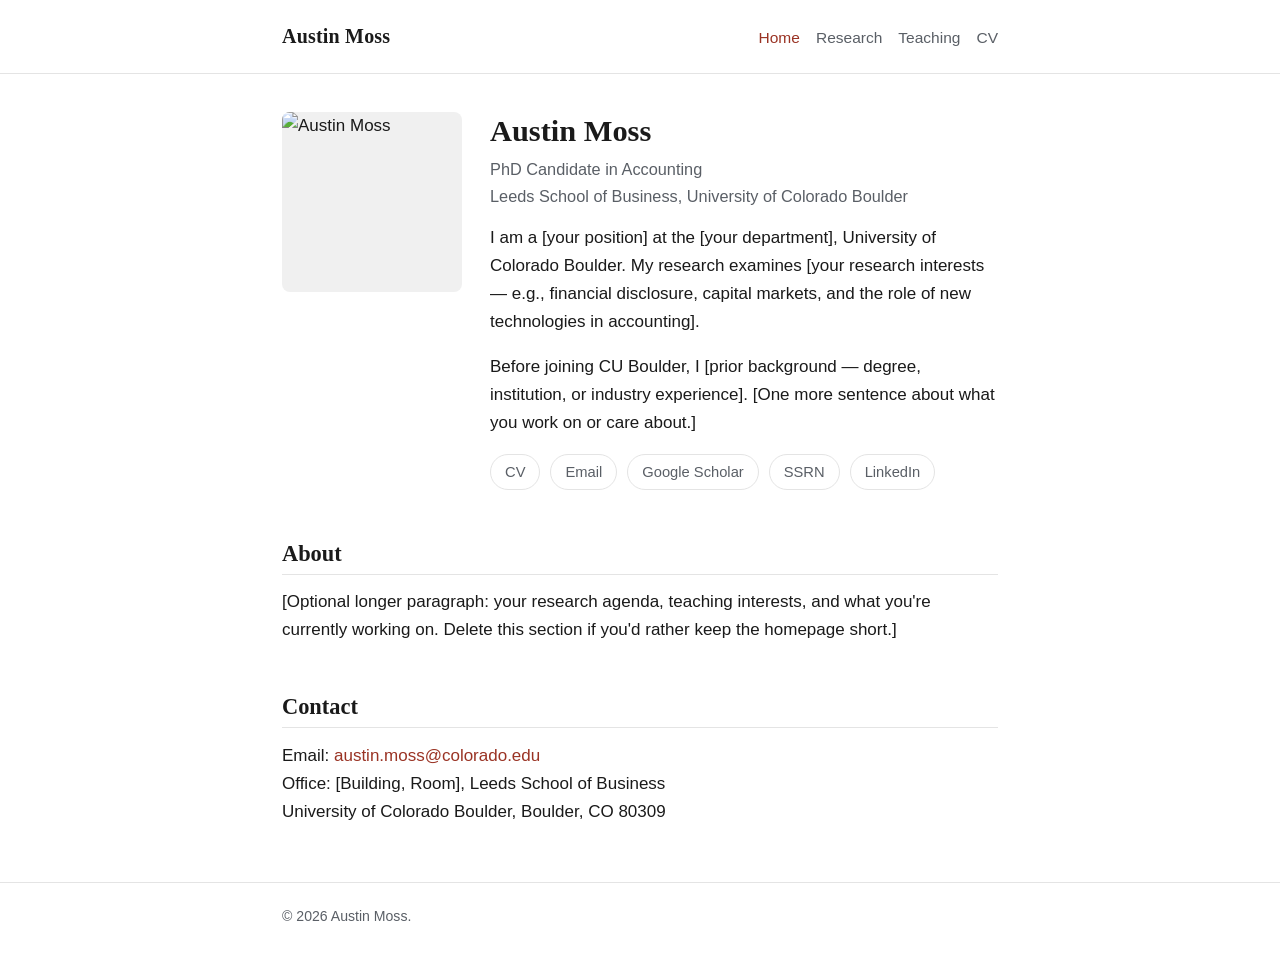
==== index.html @ 8a7240c1 "Initial academic website scaffold" ====
<!DOCTYPE html>
<html lang="en">
<head>
  <meta charset="utf-8">
  <meta name="viewport" content="width=device-width, initial-scale=1">
  <title>Austin Moss</title>
  <meta name="description" content="Austin Moss — academic personal website.">
  <link rel="stylesheet" href="css/style.css">
</head>
<body>
  <header class="site-header">
    <div class="container">
      <nav class="nav">
        <a class="brand" href="index.html">Austin Moss</a>
        <div class="nav-links">
          <a href="index.html" class="active">Home</a>
          <a href="research.html">Research</a>
          <a href="teaching.html">Teaching</a>
          <a href="cv.html">CV</a>
        </div>
      </nav>
    </div>
  </header>

  <main class="container">
    <!-- ===== Intro: photo + bio ===================================== -->
    <section class="intro">
      <!-- Drop a square photo at assets/headshot.jpg (or change the src). -->
      <img class="photo" src="assets/headshot.jpg" alt="Austin Moss">
      <div class="lede">
        <h1>Austin Moss</h1>
        <p class="title-line">
          PhD Candidate in Accounting<br>
          Leeds School of Business, University of Colorado Boulder
        </p>

        <!-- ===== EDIT YOUR BIO HERE ===== -->
        <p>
          I am a [your position] at the [your department], University of Colorado
          Boulder. My research examines [your research interests — e.g., financial
          disclosure, capital markets, and the role of new technologies in accounting].
        </p>
        <p>
          Before joining CU Boulder, I [prior background — degree, institution, or
          industry experience]. [One more sentence about what you work on or care about.]
        </p>
        <!-- =============================== -->

        <ul class="quicklinks">
          <li><a href="cv.html">CV</a></li>
          <li><a href="mailto:austin.moss@colorado.edu">Email</a></li>
          <li><a href="https://scholar.google.com/" target="_blank" rel="noopener">Google Scholar</a></li>
          <li><a href="https://papers.ssrn.com/" target="_blank" rel="noopener">SSRN</a></li>
          <li><a href="https://www.linkedin.com/" target="_blank" rel="noopener">LinkedIn</a></li>
        </ul>
      </div>
    </section>

    <section>
      <h2>About</h2>
      <p>
        [Optional longer paragraph: your research agenda, teaching interests, and
        what you're currently working on. Delete this section if you'd rather keep
        the homepage short.]
      </p>
    </section>

    <section>
      <h2>Contact</h2>
      <p>
        Email: <a href="mailto:austin.moss@colorado.edu">austin.moss@colorado.edu</a><br>
        Office: [Building, Room], Leeds School of Business<br>
        University of Colorado Boulder, Boulder, CO 80309
      </p>
    </section>
  </main>

  <footer class="site-footer">
    <div class="container">
      &copy; <span id="year">2026</span> Austin Moss.
    </div>
  </footer>
  <script>document.getElementById('year').textContent = new Date().getFullYear();</script>
</body>
</html>
---- css/style.css ----
/* ===========================================================================
   austinmoss.me — site styles
   One file controls the whole look. Safe things to tweak:
   --accent (main color), --maxw (page width), fonts below.
   =========================================================================== */

:root {
  --ink: #1a1a1a;          /* main text color            */
  --muted: #5a5f66;        /* secondary text             */
  --accent: #9a3324;       /* links & highlights (CU-ish red; change freely) */
  --accent-dark: #6f2419;
  --line: #e4e4e4;         /* hairline borders           */
  --bg: #ffffff;
  --maxw: 760px;           /* content width              */
  --font-body: -apple-system, BlinkMacSystemFont, "Segoe UI", Roboto, Helvetica, Arial, sans-serif;
  --font-head: Georgia, "Times New Roman", serif;
}

* { box-sizing: border-box; }

html { -webkit-text-size-adjust: 100%; }

body {
  margin: 0;
  font-family: var(--font-body);
  font-size: 17px;
  line-height: 1.65;
  color: var(--ink);
  background: var(--bg);
}

.container {
  max-width: var(--maxw);
  margin: 0 auto;
  padding: 0 22px;
}

/* ---- Top navigation ---- */
.site-header {
  border-bottom: 1px solid var(--line);
  margin-bottom: 38px;
}
.nav {
  display: flex;
  flex-wrap: wrap;
  align-items: baseline;
  justify-content: space-between;
  padding: 20px 0;
  gap: 8px 18px;
}
.nav .brand {
  font-family: var(--font-head);
  font-size: 1.25rem;
  font-weight: 700;
  color: var(--ink);
  text-decoration: none;
  letter-spacing: 0.2px;
}
.nav-links {
  display: flex;
  flex-wrap: wrap;
  gap: 16px;
}
.nav-links a {
  color: var(--muted);
  text-decoration: none;
  font-size: 0.97rem;
}
.nav-links a:hover,
.nav-links a.active { color: var(--accent); }

/* ---- Headings & text ---- */
h1, h2, h3 { font-family: var(--font-head); line-height: 1.25; color: var(--ink); }
h1 { font-size: 1.9rem; margin: 0 0 6px; }
h2 { font-size: 1.4rem; margin: 2.2em 0 0.6em; padding-bottom: 6px; border-bottom: 1px solid var(--line); }
h3 { font-size: 1.1rem; margin: 1.6em 0 0.3em; }
p { margin: 0 0 1em; }
a { color: var(--accent); text-decoration: none; }
a:hover { color: var(--accent-dark); text-decoration: underline; }

/* ---- Home intro (photo + bio) ---- */
.intro { display: flex; gap: 28px; align-items: flex-start; }
.intro .photo {
  flex: 0 0 180px;
  width: 180px;
  height: 180px;
  border-radius: 8px;
  object-fit: cover;
  background: #f0f0f0;
}
.intro .lede { flex: 1 1 auto; min-width: 0; }
.title-line { color: var(--muted); font-size: 1.02rem; margin: 0 0 14px; }

/* ---- Quick links row ---- */
.quicklinks { display: flex; flex-wrap: wrap; gap: 10px; margin: 16px 0 0; padding: 0; list-style: none; }
.quicklinks a {
  display: inline-block;
  border: 1px solid var(--line);
  border-radius: 999px;
  padding: 5px 14px;
  font-size: 0.92rem;
  color: var(--muted);
}
.quicklinks a:hover { border-color: var(--accent); color: var(--accent); text-decoration: none; }

/* ---- Publication / research list ---- */
.pub { margin: 0 0 1.5em; }
.pub .pub-title { font-weight: 600; }
.pub .pub-meta { color: var(--muted); font-size: 0.95rem; }
.pub .pub-links { font-size: 0.92rem; margin-top: 3px; }
.badge {
  display: inline-block;
  font-size: 0.72rem;
  text-transform: uppercase;
  letter-spacing: 0.4px;
  color: var(--accent);
  border: 1px solid var(--accent);
  border-radius: 4px;
  padding: 1px 6px;
  margin-left: 6px;
  vertical-align: middle;
}

/* ---- Teaching list ---- */
.course { margin: 0 0 1.2em; }
.course .course-code { font-weight: 600; }

/* ---- Footer ---- */
.site-footer {
  border-top: 1px solid var(--line);
  margin-top: 56px;
  padding: 22px 0 40px;
  color: var(--muted);
  font-size: 0.88rem;
}

/* ---- Mobile ---- */
@media (max-width: 560px) {
  body { font-size: 16px; }
  .intro { flex-direction: column; align-items: center; text-align: center; }
  .intro .photo { flex-basis: 160px; width: 160px; height: 160px; }
  .quicklinks { justify-content: center; }
  .nav { justify-content: center; }
}
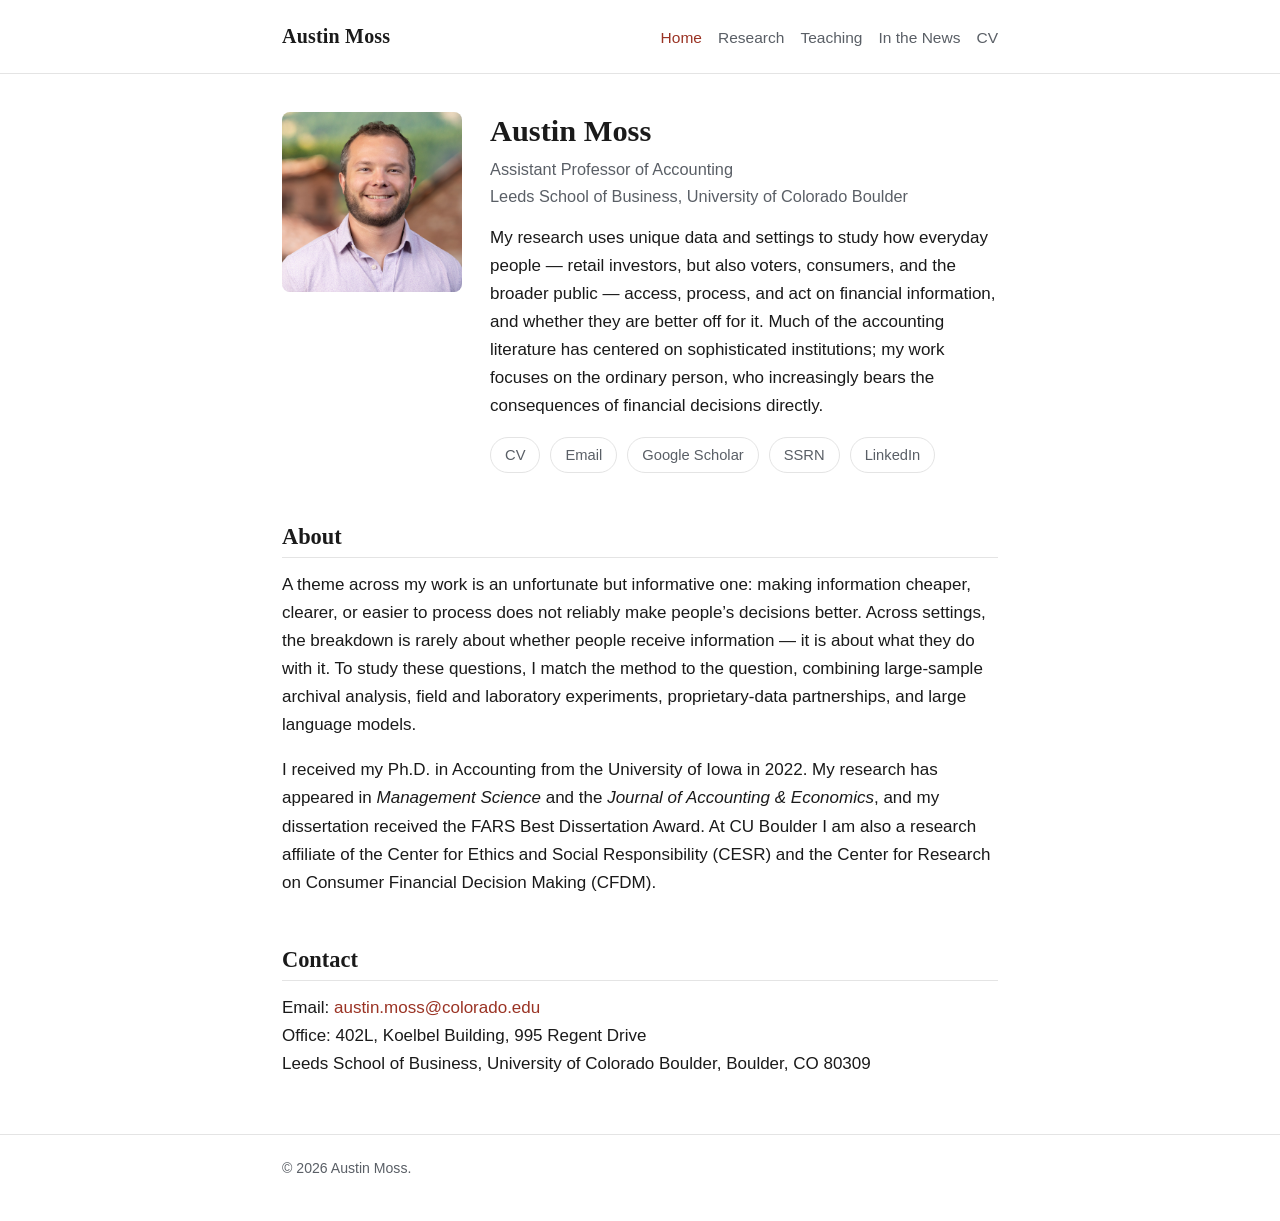
==== commit 6d17a168: "Add real content: bio, research, teaching, news, CV, headshot" ====
--- a/index.html
+++ b/index.html
@@ -4,7 +4,7 @@
   <meta charset="utf-8">
   <meta name="viewport" content="width=device-width, initial-scale=1">
   <title>Austin Moss</title>
-  <meta name="description" content="Austin Moss — academic personal website.">
+  <meta name="description" content="Austin Moss — Assistant Professor of Accounting at the Leeds School of Business, University of Colorado Boulder. Research on how everyday people use financial information.">
   <link rel="stylesheet" href="css/style.css">
 </head>
 <body>
@@ -16,6 +16,7 @@
           <a href="index.html" class="active">Home</a>
           <a href="research.html">Research</a>
           <a href="teaching.html">Teaching</a>
+          <a href="news.html">In the News</a>
           <a href="cv.html">CV</a>
         </div>
       </nav>
@@ -23,34 +24,29 @@
   </header>
 
   <main class="container">
-    <!-- ===== Intro: photo + bio ===================================== -->
     <section class="intro">
-      <!-- Drop a square photo at assets/headshot.jpg (or change the src). -->
       <img class="photo" src="assets/headshot.jpg" alt="Austin Moss">
       <div class="lede">
         <h1>Austin Moss</h1>
         <p class="title-line">
-          PhD Candidate in Accounting<br>
+          Assistant Professor of Accounting<br>
           Leeds School of Business, University of Colorado Boulder
         </p>
 
-        <!-- ===== EDIT YOUR BIO HERE ===== -->
         <p>
-          I am a [your position] at the [your department], University of Colorado
-          Boulder. My research examines [your research interests — e.g., financial
-          disclosure, capital markets, and the role of new technologies in accounting].
+          My research uses unique data and settings to study how everyday people &mdash;
+          retail investors, but also voters, consumers, and the broader public &mdash;
+          access, process, and act on financial information, and whether they are better
+          off for it. Much of the accounting literature has centered on sophisticated
+          institutions; my work focuses on the ordinary person, who increasingly bears the
+          consequences of financial decisions directly.
         </p>
-        <p>
-          Before joining CU Boulder, I [prior background — degree, institution, or
-          industry experience]. [One more sentence about what you work on or care about.]
-        </p>
-        <!-- =============================== -->
 
         <ul class="quicklinks">
-          <li><a href="cv.html">CV</a></li>
+          <li><a href="assets/cv.pdf" target="_blank" rel="noopener">CV</a></li>
           <li><a href="mailto:austin.moss@colorado.edu">Email</a></li>
           <li><a href="https://scholar.google.com/" target="_blank" rel="noopener">Google Scholar</a></li>
-          <li><a href="https://papers.ssrn.com/" target="_blank" rel="noopener">SSRN</a></li>
+          <li><a href="https://papers.ssrn.com/sol3/cf_dev/AbsByAuth.cfm?per_id=0" target="_blank" rel="noopener">SSRN</a></li>
           <li><a href="https://www.linkedin.com/" target="_blank" rel="noopener">LinkedIn</a></li>
         </ul>
       </div>
@@ -59,9 +55,20 @@
     <section>
       <h2>About</h2>
       <p>
-        [Optional longer paragraph: your research agenda, teaching interests, and
-        what you're currently working on. Delete this section if you'd rather keep
-        the homepage short.]
+        A theme across my work is an unfortunate but informative one: making information
+        cheaper, clearer, or easier to process does not reliably make people&rsquo;s decisions
+        better. Across settings, the breakdown is rarely about whether people receive
+        information &mdash; it is about what they do with it. To study these questions, I
+        match the method to the question, combining large-sample archival analysis, field
+        and laboratory experiments, proprietary-data partnerships, and large language models.
+      </p>
+      <p>
+        I received my Ph.D. in Accounting from the University of Iowa in 2022. My research
+        has appeared in <em>Management Science</em> and the <em>Journal of Accounting &amp;
+        Economics</em>, and my dissertation received the FARS Best Dissertation Award. At
+        CU Boulder I am also a research affiliate of the Center for Ethics and Social
+        Responsibility (CESR) and the Center for Research on Consumer Financial Decision
+        Making (CFDM).
       </p>
     </section>
 
@@ -69,8 +76,8 @@
       <h2>Contact</h2>
       <p>
         Email: <a href="mailto:austin.moss@colorado.edu">austin.moss@colorado.edu</a><br>
-        Office: [Building, Room], Leeds School of Business<br>
-        University of Colorado Boulder, Boulder, CO 80309
+        Office: 402L, Koelbel Building, 995 Regent Drive<br>
+        Leeds School of Business, University of Colorado Boulder, Boulder, CO 80309
       </p>
     </section>
   </main>
--- a/css/style.css
+++ b/css/style.css
@@ -125,6 +125,11 @@
 .course { margin: 0 0 1.2em; }
 .course .course-code { font-weight: 600; }
 
+/* ---- In the News list ---- */
+ul.news { list-style: none; margin: 0.2em 0 0; padding: 0; }
+ul.news li { padding: 7px 0; border-bottom: 1px solid var(--line); }
+ul.news li:last-child { border-bottom: none; }
+
 /* ---- Footer ---- */
 .site-footer {
   border-top: 1px solid var(--line);
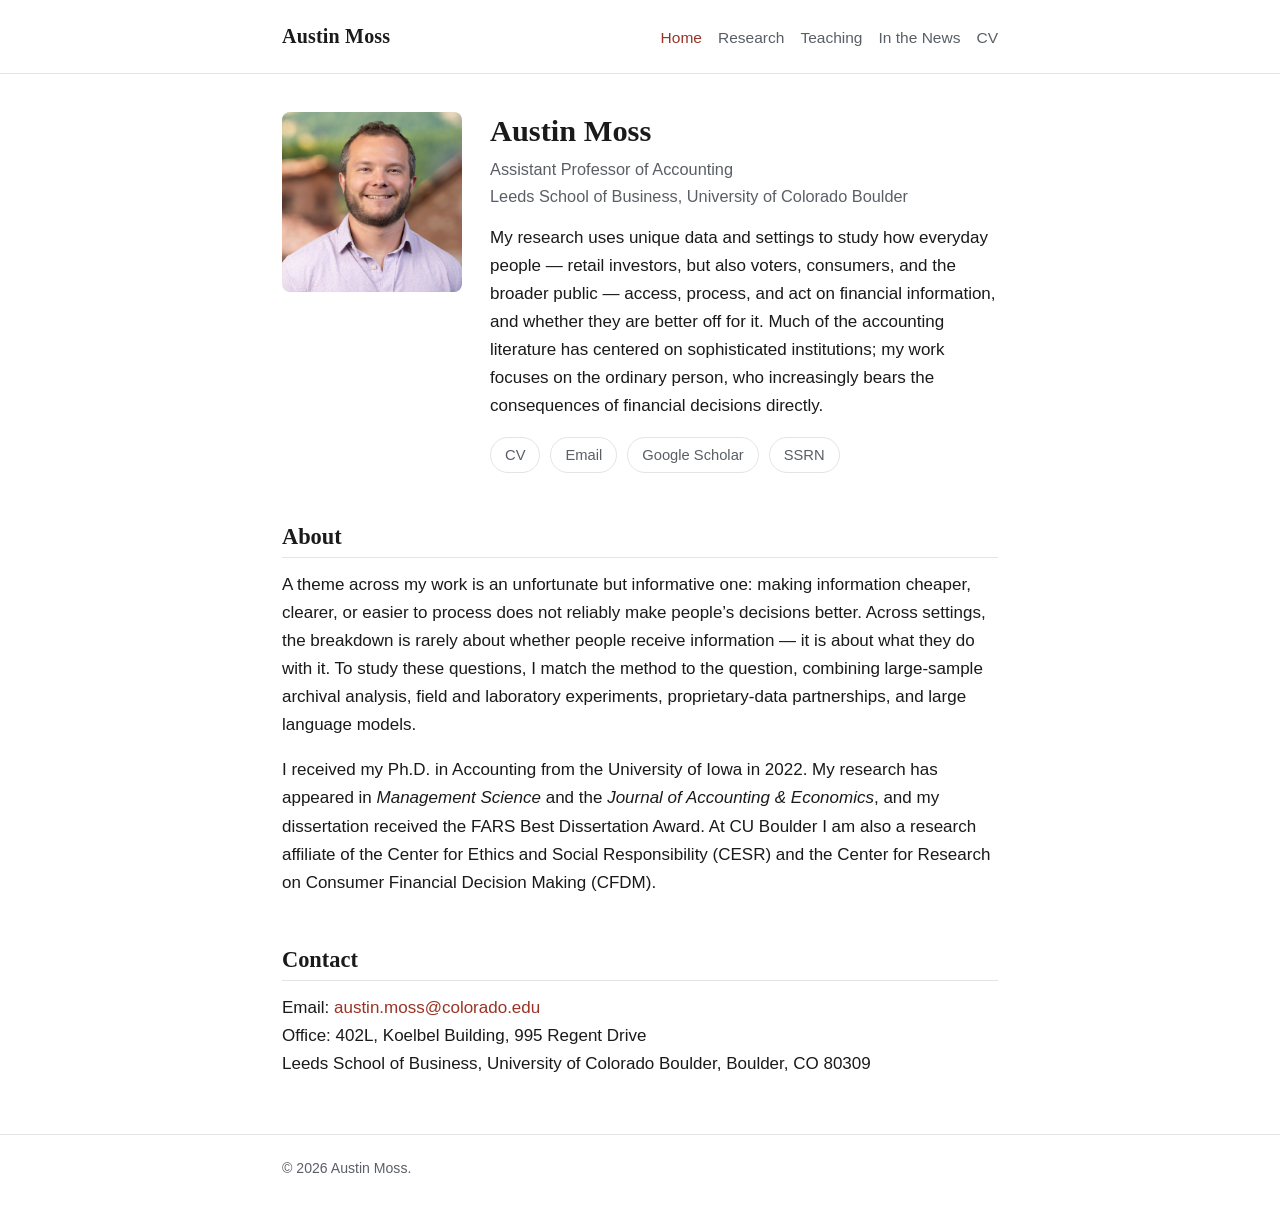
==== commit 37787f17: "Wire up Scholar/SSRN links" ====
--- a/index.html
+++ b/index.html
@@ -45,9 +45,8 @@
         <ul class="quicklinks">
           <li><a href="assets/cv.pdf" target="_blank" rel="noopener">CV</a></li>
           <li><a href="mailto:austin.moss@colorado.edu">Email</a></li>
-          <li><a href="https://scholar.google.com/" target="_blank" rel="noopener">Google Scholar</a></li>
-          <li><a href="https://papers.ssrn.com/sol3/cf_dev/AbsByAuth.cfm?per_id=0" target="_blank" rel="noopener">SSRN</a></li>
-          <li><a href="https://www.linkedin.com/" target="_blank" rel="noopener">LinkedIn</a></li>
+          <li><a href="https://scholar.google.com/citations?user=OT6FzKgAAAAJ" target="_blank" rel="noopener">Google Scholar</a></li>
+          <li><a href="https://papers.ssrn.com/sol3/cf_dev/AbsByAuth.cfm?per_id=2622750" target="_blank" rel="noopener">SSRN</a></li>
         </ul>
       </div>
     </section>
